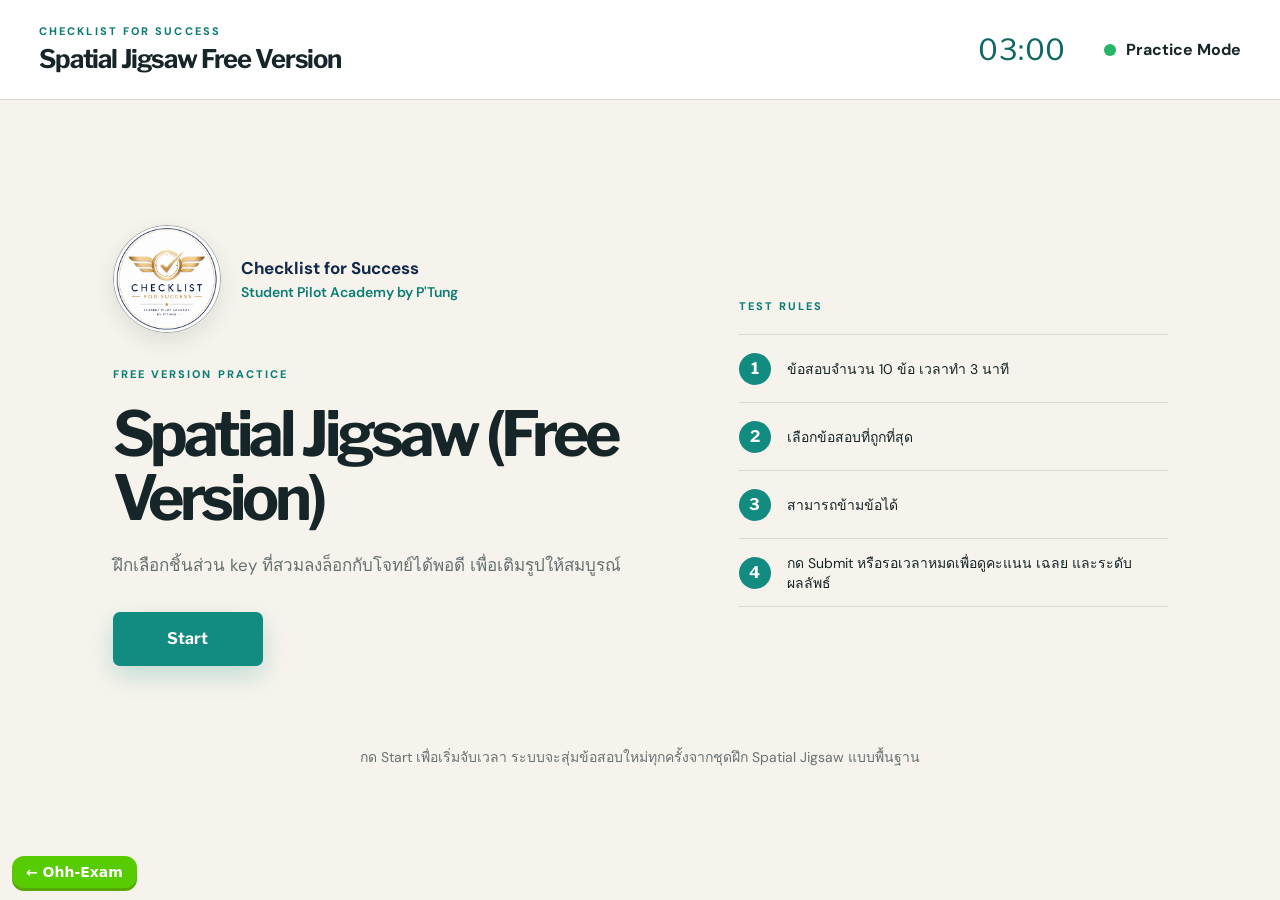
==== exams/jigsaw/index.html @ 5c0759be "Add login page, exam picker cards, and the six aptitude tests - login.html: sign in / sign up / forg" ====
<!doctype html>
<html lang="en">
  <head>
    <meta charset="UTF-8" />
    <meta name="viewport" content="width=device-width, initial-scale=1.0" />
    <title>Spatial Jigsaw (Free Version)</title>
    <link rel="stylesheet" href="styles.css" />
  </head>
  <body>
    <main class="app-shell">
      <header class="topbar">
        <div>
          <span class="eyebrow">Checklist for Success</span>
          <h1>Spatial Jigsaw <span>Free Version</span></h1>
        </div>
        <div class="topbar-stats">
          <span class="time-display">03:00</span>
          <span class="status-dot">Practice Mode</span>
        </div>
      </header>

      <section id="home-screen" class="screen active">
        <div class="home-page">
          <section class="intro-column">
            <a class="brand-card" href="https://www.facebook.com/Checklistforsuccess" target="_blank" rel="noreferrer">
              <img src="../shared/checklist-logo.png" alt="Checklist for Success logo" class="brand-logo" />
              <span>
                <strong>Checklist for Success</strong>
                <small>Student Pilot Academy by P'Tung</small>
              </span>
            </a>
            <span class="section-label eyebrow">Free version practice</span>
            <h2>Spatial Jigsaw (Free Version)</h2>
            <p class="lead">ฝึกเลือกชิ้นส่วน key ที่สวมลงล็อกกับโจทย์ได้พอดี เพื่อเติมรูปให้สมบูรณ์</p>
            <button id="start-btn" class="primary-btn">Start</button>
          </section>

          <section class="instruction-column">
            <span class="section-label eyebrow">Test Rules</span>
            <ol class="instructions">
              <li><span>1</span><p>ข้อสอบจำนวน 10 ข้อ เวลาทำ 3 นาที</p></li>
              <li><span>2</span><p>เลือกข้อสอบที่ถูกที่สุด</p></li>
              <li><span>3</span><p>สามารถข้ามข้อได้</p></li>
              <li><span>4</span><p>กด Submit หรือรอเวลาหมดเพื่อดูคะแนน เฉลย และระดับผลลัพธ์</p></li>
            </ol>
          </section>
          <p class="home-note">กด Start เพื่อเริ่มจับเวลา ระบบจะสุ่มข้อสอบใหม่ทุกครั้งจากชุดฝึก Spatial Jigsaw แบบพื้นฐาน</p>
        </div>
      </section>

      <section id="quiz-screen" class="screen">
        <header class="quiz-topbar">
          <div>
            <p class="eyebrow">Spatial Jigsaw (Free Version)</p>
            <h2>Choose the best key</h2>
          </div>
          <div class="timer-card">
            <span>Time Left</span>
            <strong id="timer">03:00</strong>
          </div>
        </header>

        <div class="progress-wrap">
          <div class="progress-meta">
            <span id="question-count">Question 1 of 10</span>
            <span id="answered-count">0 answered</span>
          </div>
          <div class="progress-track"><div id="progress-bar" class="progress-bar"></div></div>
        </div>

        <form id="quiz-form" class="question-list"></form>

        <div class="quiz-actions">
          <button id="submit-btn" class="primary-btn" type="button">Submit Answers</button>
        </div>
      </section>

      <section id="result-screen" class="screen">
        <header class="result-header">
          <img src="../shared/checklist-logo.png" alt="Checklist for Success logo" class="result-logo" />
          <div>
            <p class="eyebrow">Your result</p>
            <h2 id="result-title">Excellent</h2>
            <p id="result-icon" class="result-icon" aria-hidden="true">★★★★★</p>
          </div>
        </header>

        <section class="score-panel">
          <div class="score-ring">
            <span id="score-percent">0%</span>
            <small id="score-detail">0 / 10 correct</small>
          </div>
          <div class="score-copy">
            <p id="result-message">ดูคะแนน เฉลย และทบทวนจุดที่ควรฝึกเพิ่มเติมได้ด้านล่าง</p>
            <p class="page-followup">ติดตามข้อมูลการฝึกเพิ่มเติม เทคนิคการเตรียมสอบ และคอร์สฝึกทำข้อสอบได้ที่ Checklist for Success</p>
            <a href="https://www.facebook.com/Checklistforsuccess" target="_blank" rel="noreferrer">
              Checklist for Success Facebook Page
            </a>
          </div>
        </section>

        <section class="review-panel">
          <h3>Answer Review</h3>
          <div id="review-list" class="review-list"></div>
        </section>

        <div class="result-actions">
          <button id="back-btn" class="secondary-btn" type="button">Back</button>
          <button id="restart-btn" class="primary-btn" type="button">Restart</button>
        </div>
      </section>
    </main>

    <script src="question-bank.js"></script>
    <script src="script.js"></script>
    <a href="../../#exams" class="ohh-back" style="position:fixed;left:12px;bottom:12px;z-index:99999;display:inline-flex;align-items:center;gap:6px;padding:9px 14px;border-radius:12px;background:#58CC02;color:#fff;font:800 14px/1 Nunito,system-ui,sans-serif;text-decoration:none;box-shadow:0 3px 0 #58A700">&larr; Ohh-Exam</a>
</body>
</html>
---- exams/jigsaw/styles.css ----
@import url("https://fonts.googleapis.com/css2?family=DM+Sans:wght@400;500;600;700&family=Libre+Franklin:wght@700;800&display=swap");

:root {
  --teal: #128b81;
  --teal-dark: #0d746c;
  --teal-deep: #0b7069;
  --cream: #f5f3ec;
  --panel: #fbfaf6;
  --white: #ffffff;
  --ink: #162628;
  --muted: #687274;
  --line: #d7d9d4;
  --gold: #c99522;
  --red: #e0474f;
  --green: #24b566;
}

* {
  box-sizing: border-box;
}

body {
  margin: 0;
  min-width: 320px;
  min-height: 100vh;
  color: var(--ink);
  background: var(--cream);
  font-family: "DM Sans", Arial, sans-serif;
  -webkit-font-smoothing: antialiased;
}

button,
a,
input {
  font: inherit;
}

button {
  cursor: pointer;
}

.app-shell {
  min-height: 100vh;
}

.screen {
  display: none;
}

.screen.active {
  display: block;
}

.app-shell.auth-required .topbar,
.app-shell.auth-required #home-screen,
.app-shell.auth-required #quiz-screen,
.app-shell.auth-required #result-screen {
  display: none;
}

.app-shell:not(.auth-required) #auth-screen {
  display: none !important;
}

.auth-page {
  min-height: 100vh;
  padding: 32px 20px;
  display: grid;
  place-items: center;
  background: var(--cream);
}

.auth-card {
  width: min(460px, 100%);
  padding: 44px 40px;
  text-align: center;
  background: #fff;
  border: 1px solid var(--line);
  box-shadow: 0 22px 60px rgba(15, 44, 46, .12);
}

.auth-card > img {
  width: 104px;
  height: 104px;
  margin-bottom: 28px;
  object-fit: cover;
  border: 1px solid #9ba3a0;
  border-radius: 50%;
}

.auth-card h1,
.topbar h1,
.intro-column h2,
.quiz-topbar h2,
.result-header h2,
.review-panel h3 {
  font-family: "Libre Franklin", Arial, sans-serif;
  letter-spacing: -.045em;
}

.auth-card h1 {
  margin: 0;
  font-size: 38px;
  line-height: 1.02;
  letter-spacing: -.055em;
}

.auth-card p {
  margin: 18px 0 28px;
  color: #667172;
  line-height: 1.65;
}

.auth-card small {
  display: block;
  margin-top: 26px;
  color: #818a89;
}

.auth-form {
  display: grid;
  gap: 12px;
  text-align: left;
}

.auth-form label {
  color: var(--ink);
  font-size: 13px;
  font-weight: 700;
}

.auth-form input {
  width: 100%;
  min-height: 52px;
  padding: 0 14px;
  color: var(--ink);
  background: #fff;
  border: 1px solid #bfc5c2;
  border-radius: 7px;
  outline: none;
}

.auth-form input:focus {
  border-color: var(--teal);
  box-shadow: 0 0 0 3px rgba(18, 139, 129, .13);
}

.google-button {
  width: 100%;
  min-height: 54px;
  display: flex;
  align-items: center;
  justify-content: center;
  gap: 13px;
  color: #263638;
  background: #fff;
  border: 1px solid #bfc5c2;
  border-radius: 7px;
  font-weight: 700;
  transition: border-color .2s, box-shadow .2s, transform .2s;
}

.google-button:hover {
  border-color: var(--teal);
  box-shadow: 0 8px 20px rgba(18, 139, 129, .12);
  transform: translateY(-1px);
}

.google-mark {
  color: #4285f4;
  font-size: 20px;
  font-weight: 800;
}

.auth-error {
  min-height: 22px;
  margin: 14px 0 0 !important;
  color: #a23d35 !important;
  font-size: 13px;
}

.topbar,
.quiz-topbar,
.result-header {
  min-height: 100px;
  padding: 22px 3.05%;
  display: flex;
  align-items: center;
  justify-content: space-between;
  gap: 28px;
  background: var(--white);
  border-bottom: 1px solid var(--line);
}

.eyebrow {
  display: block;
  color: #0b7d75;
  font-size: 11px;
  line-height: 1;
  letter-spacing: .19em;
  font-weight: 800;
  text-transform: uppercase;
}

.topbar h1 {
  margin: 8px 0 0;
  font-size: clamp(17px, 2vw, 27px);
  line-height: 1.1;
}

.topbar h1 span {
  font-weight: 700;
}

.topbar-stats {
  display: flex;
  align-items: center;
  gap: 38px;
  white-space: nowrap;
}

.time-display {
  color: #0d6861;
  font-family: "Libre Franklin", Arial, sans-serif;
  font-size: 29px;
  letter-spacing: .02em;
}

.status-dot {
  position: relative;
  padding-left: 22px;
  font-weight: 700;
}

.status-dot::before {
  content: "";
  position: absolute;
  left: 0;
  top: 50%;
  width: 12px;
  height: 12px;
  border-radius: 50%;
  background: var(--green);
  transform: translateY(-50%);
}

.status-dot.complete::before {
  background: var(--gold);
}

.home-page {
  position: relative;
  width: min(1055px, calc(100% - 64px));
  min-height: calc(100vh - 100px);
  margin: 0 auto;
  padding: 65px 0 72px;
  display: grid;
  grid-template-columns: 1.15fr .9fr;
  gap: 78px;
  align-content: center;
}

.brand-card {
  display: inline-flex;
  align-items: center;
  gap: 20px;
  margin-bottom: 36px;
  color: #12294a;
  text-decoration: none;
}

.brand-logo,
.result-logo {
  width: 108px;
  height: 108px;
  object-fit: cover;
  border-radius: 50%;
  border: 1px solid #9ba3a0;
  box-shadow: 0 8px 22px rgba(20, 50, 49, .1);
}

.brand-card strong {
  display: block;
  font-size: 17px;
}

.brand-card small {
  display: block;
  margin-top: 4px;
  color: #0b7d75;
  font-size: 14px;
  font-weight: 600;
}

h1,
h2,
h3,
h4,
p {
  margin-top: 0;
}

.section-label {
  margin-bottom: 22px;
}

.intro-column h2,
.result-header h2 {
  margin: 0;
  font-size: clamp(42px, 5vw, 62px);
  line-height: 1.02;
  letter-spacing: -.065em;
}

.lead {
  max-width: 570px;
  margin: 22px 0 31px;
  color: #657071;
  font-size: 17px;
  line-height: 1.75;
}

.primary-btn,
.secondary-btn {
  min-width: 150px;
  min-height: 54px;
  padding: 0 31px;
  border-radius: 7px;
  font-family: "Libre Franklin", Arial, sans-serif;
  font-weight: 700;
  transition: transform .2s, background .2s, border-color .2s, box-shadow .2s;
}

.primary-btn {
  color: #fff;
  background: var(--teal);
  border: 0;
  box-shadow: 0 10px 23px rgba(18, 139, 129, .22);
}

.primary-btn:hover {
  background: var(--teal-dark);
  transform: translateY(-2px);
}

.secondary-btn {
  color: var(--teal-deep);
  background: transparent;
  border: 1px solid #bfc5c2;
}

.secondary-btn:hover {
  border-color: var(--teal);
  box-shadow: 0 8px 20px rgba(18, 139, 129, .12);
  transform: translateY(-1px);
}

.primary-btn:focus-visible,
.secondary-btn:focus-visible,
a:focus-visible,
input:focus-visible + span {
  outline: 3px solid #d6a136;
  outline-offset: 4px;
}

.instruction-column {
  padding-top: 76px;
}

.instructions {
  margin: 0;
  padding: 0;
  list-style: none;
  border-top: 1px solid #d9dad4;
}

.instructions li {
  min-height: 68px;
  display: grid;
  grid-template-columns: 32px 1fr;
  align-items: center;
  gap: 16px;
  border-bottom: 1px solid #d9dad4;
}

.instructions li > span {
  width: 32px;
  height: 32px;
  display: grid;
  place-items: center;
  border-radius: 50%;
  color: #fff;
  background: var(--teal);
  font-family: "Libre Franklin", Arial, sans-serif;
  font-weight: 700;
}

.instructions p {
  margin: 0;
  font-size: 14px;
  line-height: 1.45;
}

.home-note {
  grid-column: 1 / -1;
  margin: 2px 0 0;
  color: var(--muted);
  text-align: center;
  font-size: 14px;
}

.quiz-topbar h2,
.review-panel h3 {
  margin: 8px 0 0;
  font-size: clamp(20px, 2.3vw, 31px);
  line-height: 1.1;
}

.timer-card {
  display: flex;
  align-items: center;
  gap: 14px;
  color: #0d6861;
  font-family: "Libre Franklin", Arial, sans-serif;
}

.timer-card span {
  color: var(--muted);
  font-family: "DM Sans", Arial, sans-serif;
  font-size: 12px;
  font-weight: 800;
  letter-spacing: .16em;
  text-transform: uppercase;
}

.timer-card strong {
  font-size: 29px;
  letter-spacing: .02em;
}

.timer-card.warning strong {
  color: var(--red);
}

.progress-wrap,
.question-list,
.quiz-actions,
.score-panel,
.review-panel,
.result-actions {
  width: min(1180px, calc(100% - 48px));
  margin-left: auto;
  margin-right: auto;
}

.progress-wrap {
  padding: 24px 0 18px;
}

.progress-meta {
  min-height: 55px;
  display: flex;
  align-items: center;
  justify-content: space-between;
  color: var(--muted);
  font-size: 13px;
  font-weight: 700;
}

.progress-track {
  height: 9px;
  overflow: hidden;
  border-radius: 999px;
  background: #d6d8d2;
}

.progress-bar {
  width: 0%;
  height: 100%;
  background: var(--teal);
  transition: width .2s;
}

.question-list {
  display: grid;
  gap: 1px;
  background: var(--line);
  border: 1px solid var(--line);
  box-shadow: 0 18px 45px rgba(15, 38, 39, .13);
}

.question-card {
  padding: clamp(18px, 2.4vw, 30px);
  background: var(--panel);
}

.question-head {
  display: grid;
  grid-template-columns: 44px 1fr;
  gap: 14px;
  align-items: start;
  margin-bottom: 10px;
}

.question-index {
  width: 38px;
  height: 38px;
  display: grid;
  place-items: center;
  border-radius: 50%;
  color: #fff;
  background: var(--teal);
  font-family: "Libre Franklin", Arial, sans-serif;
  font-size: 18px;
  font-weight: 700;
}

.question-text {
  margin: 5px 0 0;
  font-size: 17px;
  font-weight: 700;
  line-height: 1.45;
}

.stem-wrap {
  min-height: 210px;
  display: grid;
  place-items: center;
  margin: 8px 0 18px;
}

.stem-svg {
  width: min(230px, 54vw);
  aspect-ratio: 1;
}

.options-grid {
  display: grid;
  grid-template-columns: repeat(4, minmax(0, 1fr));
  gap: 14px;
}

.option {
  position: relative;
  min-height: 180px;
  padding: 12px 10px 48px;
  display: grid;
  place-items: center;
  background: #fff;
  border: 1px solid #d8ddd8;
  border-radius: 7px;
  transition: border-color .2s, box-shadow .2s, transform .2s, background .2s;
}

.option:hover {
  border-color: var(--teal);
  box-shadow: 0 8px 20px rgba(18, 139, 129, .12);
  transform: translateY(-1px);
}

.option.selected {
  background: rgba(18, 139, 129, .08);
  border-color: var(--teal);
  box-shadow: 0 0 0 3px rgba(18, 139, 129, .14), 0 12px 26px rgba(18, 139, 129, .16);
}

.option.selected .piece {
  stroke: var(--teal-deep);
  stroke-width: 2.8;
}

.option input {
  position: absolute;
  inset: 0;
  opacity: 0;
  cursor: pointer;
}

.option span {
  position: absolute;
  left: 12px;
  right: 12px;
  bottom: 10px;
  min-height: 34px;
  display: grid;
  place-items: center;
  border: 1px solid transparent;
  border-radius: 7px;
  color: var(--ink);
  font-family: "Libre Franklin", Arial, sans-serif;
  font-size: 22px;
  font-weight: 800;
}

.option.selected span {
  color: #fff;
  background: var(--teal);
  border-color: var(--teal);
}

.choice-svg {
  width: min(154px, 100%);
  aspect-ratio: 1;
}

.piece {
  fill: #fff;
  stroke: #161616;
  stroke-width: 2.2;
  stroke-linejoin: miter;
  vector-effect: non-scaling-stroke;
}

.quiz-actions,
.result-actions {
  padding: 28px 0 52px;
  display: flex;
  justify-content: flex-end;
  gap: 14px;
}

.result-header {
  justify-content: flex-start;
}

.result-icon {
  margin: 10px 0 0;
  color: var(--gold);
  font-size: 18px;
  font-weight: 800;
}

.score-panel {
  margin-top: 34px;
  display: grid;
  grid-template-columns: 240px 1fr;
  gap: 34px;
  align-items: center;
}

.score-ring {
  width: 210px;
  height: 210px;
  display: grid;
  place-items: center;
  align-content: center;
  border: 13px solid rgba(18, 139, 129, .18);
  border-top-color: var(--teal);
  border-radius: 50%;
  background: #fff;
}

.score-ring span {
  font-family: "Libre Franklin", Arial, sans-serif;
  font-size: 44px;
  font-weight: 800;
}

.score-ring small {
  margin-top: 6px;
  color: var(--muted);
  font-weight: 700;
}

.score-copy {
  padding: 30px;
  background: #fff;
  border: 1px solid var(--line);
}

.score-copy p {
  color: var(--muted);
  font-size: 16px;
  line-height: 1.7;
}

.score-copy .page-followup {
  margin-bottom: 18px;
  color: var(--ink);
  font-weight: 700;
}

.score-copy a {
  color: var(--teal-deep);
  font-weight: 800;
}

.review-panel {
  margin-top: 34px;
  padding-bottom: 16px;
}

.review-list {
  display: grid;
  gap: 14px;
}

.review-card {
  padding: 22px;
  background: #fff;
  border: 1px solid var(--line);
  border-left: 6px solid var(--red);
}

.review-card.correct {
  border-left-color: var(--green);
}

.review-card h4 {
  margin-bottom: 16px;
}

.review-figures {
  display: grid;
  grid-template-columns: 1fr 1fr;
  gap: 16px;
  margin-top: 14px;
}

.review-figure {
  min-height: 150px;
  display: grid;
  place-items: center;
  background: var(--panel);
  border: 1px solid #e0e2de;
}

.review-figure svg {
  width: 128px;
  aspect-ratio: 1;
}

.answer-good {
  color: #16814c;
  font-weight: 800;
}

.answer-bad {
  color: #b5393d;
  font-weight: 800;
}

@media (max-width: 820px) {
  .topbar,
  .quiz-topbar,
  .result-header {
    align-items: flex-start;
    flex-direction: column;
  }

  .home-page {
    width: min(100% - 36px, 620px);
    min-height: auto;
    padding: 42px 0 56px;
    grid-template-columns: 1fr;
    gap: 36px;
  }

  .instruction-column {
    padding-top: 0;
  }

  .options-grid {
    grid-template-columns: repeat(2, minmax(0, 1fr));
  }

  .score-panel {
    grid-template-columns: 1fr;
  }

  .score-ring {
    margin: 0 auto;
  }
}

@media (max-width: 540px) {
  .auth-card {
    padding: 32px 22px;
  }

  .topbar-stats,
  .progress-meta,
  .quiz-actions,
  .result-actions {
    align-items: stretch;
    flex-direction: column;
  }

  .options-grid,
  .review-figures {
    grid-template-columns: 1fr;
  }

  .option {
    min-height: 160px;
  }
}
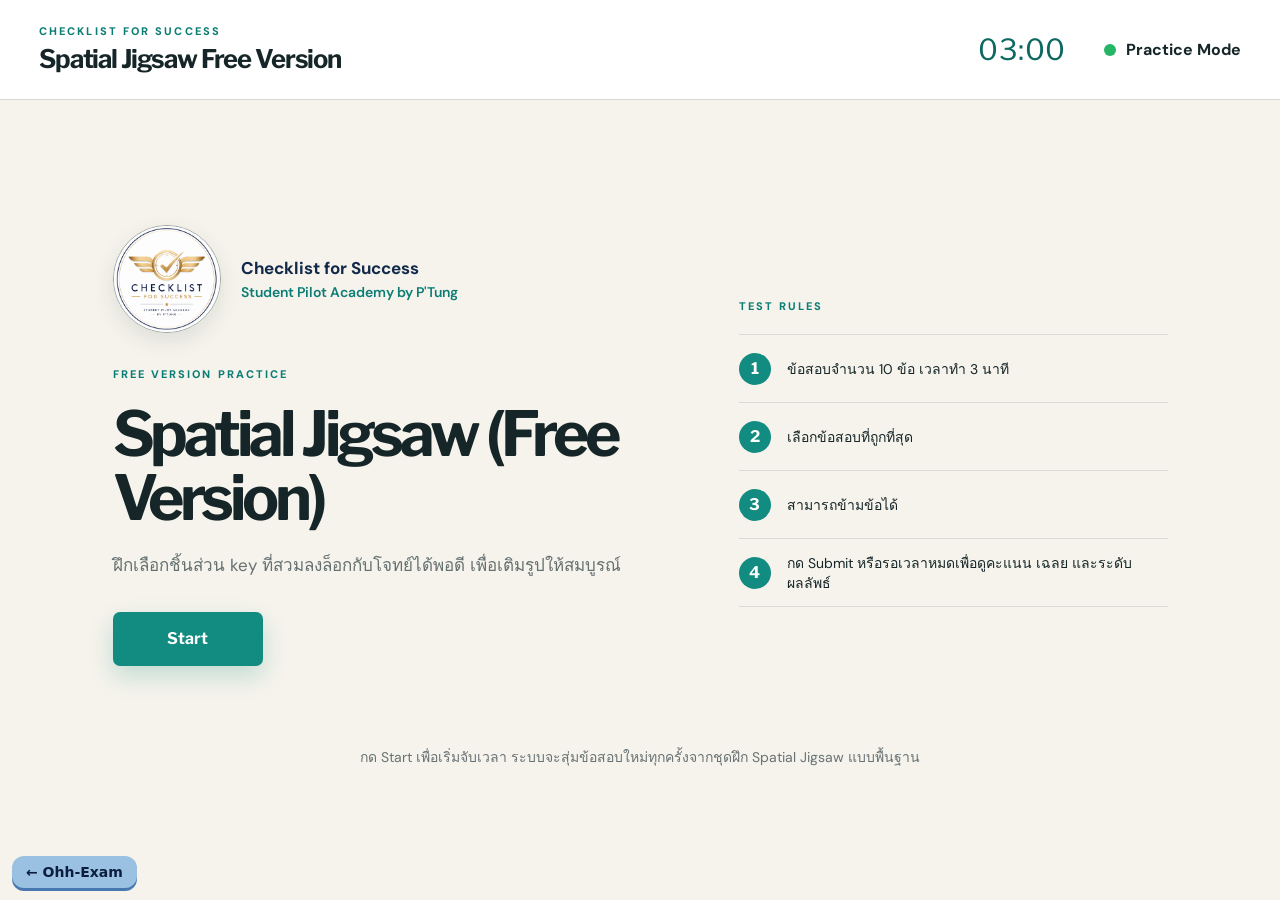
==== commit b6716285: "New look: blue palette, Plus Jakarta Sans + IBM Plex Sans Thai, username login - Palette from the us" ====
--- a/exams/jigsaw/index.html
+++ b/exams/jigsaw/index.html
@@ -113,6 +113,6 @@
 
     <script src="question-bank.js"></script>
     <script src="script.js"></script>
-    <a href="../../#exams" class="ohh-back" style="position:fixed;left:12px;bottom:12px;z-index:99999;display:inline-flex;align-items:center;gap:6px;padding:9px 14px;border-radius:12px;background:#58CC02;color:#fff;font:800 14px/1 Nunito,system-ui,sans-serif;text-decoration:none;box-shadow:0 3px 0 #58A700">&larr; Ohh-Exam</a>
+    <a href="../../#exams" class="ohh-back" style="position:fixed;left:12px;bottom:12px;z-index:99999;display:inline-flex;align-items:center;gap:6px;padding:9px 14px;border-radius:12px;background:#9BC1E2;color:#0B1E3F;font:700 14px/1 system-ui,sans-serif;text-decoration:none;box-shadow:0 3px 0 #4978B0">&larr; Ohh-Exam</a>
 </body>
 </html>
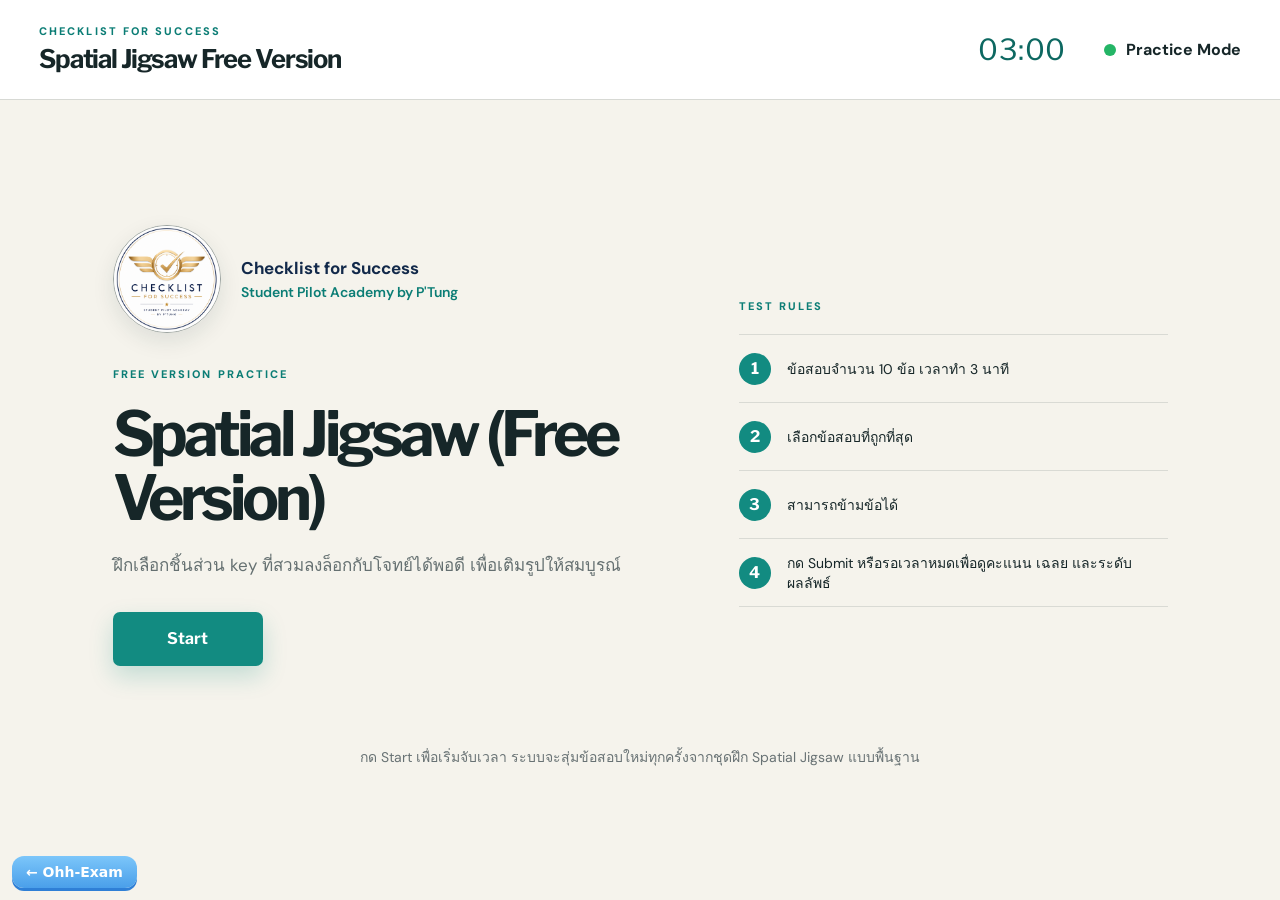
==== commit 7a46c4ba: "Login: white-to-light-gray background, sign up with email, lively colors - Login page background whi" ====
--- a/exams/jigsaw/index.html
+++ b/exams/jigsaw/index.html
@@ -113,6 +113,6 @@
 
     <script src="question-bank.js"></script>
     <script src="script.js"></script>
-    <a href="../../#exams" class="ohh-back" style="position:fixed;left:12px;bottom:12px;z-index:99999;display:inline-flex;align-items:center;gap:6px;padding:9px 14px;border-radius:12px;background:#9BC1E2;color:#0B1E3F;font:700 14px/1 system-ui,sans-serif;text-decoration:none;box-shadow:0 3px 0 #4978B0">&larr; Ohh-Exam</a>
+    <a href="../../#exams" class="ohh-back" style="position:fixed;left:12px;bottom:12px;z-index:99999;display:inline-flex;align-items:center;gap:6px;padding:9px 14px;border-radius:12px;background:linear-gradient(180deg,#7CC6FA,#4A9FEA);color:#fff;font:700 14px/1 system-ui,sans-serif;text-decoration:none;box-shadow:0 3px 0 #2F7FD6">&larr; Ohh-Exam</a>
 </body>
 </html>
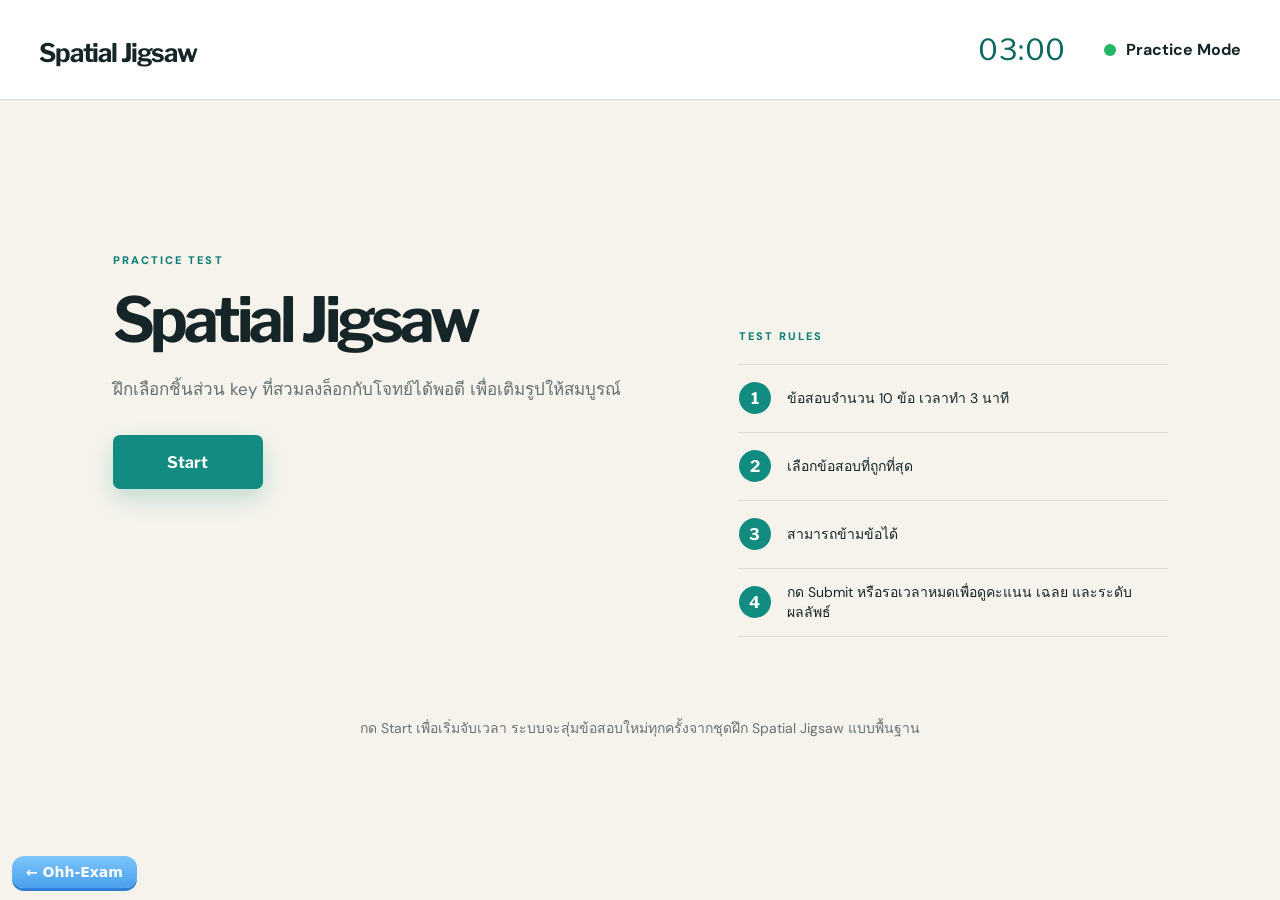
==== commit 8da2a181: "More lessons (6 Pilot + 9 Physics) and imported tests without the original branding Co-Authored-By: " ====
--- a/exams/jigsaw/index.html
+++ b/exams/jigsaw/index.html
@@ -3,15 +3,15 @@
   <head>
     <meta charset="UTF-8" />
     <meta name="viewport" content="width=device-width, initial-scale=1.0" />
-    <title>Spatial Jigsaw (Free Version)</title>
+    <title>Spatial Jigsaw</title>
     <link rel="stylesheet" href="styles.css" />
+    <style>.intro-column h2{margin-bottom:24px}</style>
   </head>
   <body>
     <main class="app-shell">
       <header class="topbar">
         <div>
-          <span class="eyebrow">Checklist for Success</span>
-          <h1>Spatial Jigsaw <span>Free Version</span></h1>
+          <h1>Spatial Jigsaw</h1>
         </div>
         <div class="topbar-stats">
           <span class="time-display">03:00</span>
@@ -22,15 +22,8 @@
       <section id="home-screen" class="screen active">
         <div class="home-page">
           <section class="intro-column">
-            <a class="brand-card" href="https://www.facebook.com/Checklistforsuccess" target="_blank" rel="noreferrer">
-              <img src="../shared/checklist-logo.png" alt="Checklist for Success logo" class="brand-logo" />
-              <span>
-                <strong>Checklist for Success</strong>
-                <small>Student Pilot Academy by P'Tung</small>
-              </span>
-            </a>
-            <span class="section-label eyebrow">Free version practice</span>
-            <h2>Spatial Jigsaw (Free Version)</h2>
+            <span class="section-label eyebrow">Practice test</span>
+            <h2>Spatial Jigsaw</h2>
             <p class="lead">ฝึกเลือกชิ้นส่วน key ที่สวมลงล็อกกับโจทย์ได้พอดี เพื่อเติมรูปให้สมบูรณ์</p>
             <button id="start-btn" class="primary-btn">Start</button>
           </section>
@@ -51,7 +44,7 @@
       <section id="quiz-screen" class="screen">
         <header class="quiz-topbar">
           <div>
-            <p class="eyebrow">Spatial Jigsaw (Free Version)</p>
+            <p class="eyebrow">Spatial Jigsaw</p>
             <h2>Choose the best key</h2>
           </div>
           <div class="timer-card">
@@ -77,7 +70,6 @@
 
       <section id="result-screen" class="screen">
         <header class="result-header">
-          <img src="../shared/checklist-logo.png" alt="Checklist for Success logo" class="result-logo" />
           <div>
             <p class="eyebrow">Your result</p>
             <h2 id="result-title">Excellent</h2>
@@ -92,10 +84,6 @@
           </div>
           <div class="score-copy">
             <p id="result-message">ดูคะแนน เฉลย และทบทวนจุดที่ควรฝึกเพิ่มเติมได้ด้านล่าง</p>
-            <p class="page-followup">ติดตามข้อมูลการฝึกเพิ่มเติม เทคนิคการเตรียมสอบ และคอร์สฝึกทำข้อสอบได้ที่ Checklist for Success</p>
-            <a href="https://www.facebook.com/Checklistforsuccess" target="_blank" rel="noreferrer">
-              Checklist for Success Facebook Page
-            </a>
           </div>
         </section>
 
@@ -113,6 +101,6 @@
 
     <script src="question-bank.js"></script>
     <script src="script.js"></script>
-    <a href="../../#exams" class="ohh-back" style="position:fixed;left:12px;bottom:12px;z-index:99999;display:inline-flex;align-items:center;gap:6px;padding:9px 14px;border-radius:12px;background:linear-gradient(180deg,#7CC6FA,#4A9FEA);color:#fff;font:700 14px/1 system-ui,sans-serif;text-decoration:none;box-shadow:0 3px 0 #2F7FD6">&larr; Ohh-Exam</a>
+    <a href="../../#pilot" class="ohh-back" style="position:fixed;left:12px;bottom:12px;z-index:99999;display:inline-flex;align-items:center;gap:6px;padding:9px 14px;border-radius:12px;background:linear-gradient(180deg,#7CC6FA,#4A9FEA);color:#fff;font:700 14px/1 system-ui,sans-serif;text-decoration:none;box-shadow:0 3px 0 #2F7FD6">&larr; Ohh-Exam</a>
 </body>
 </html>
